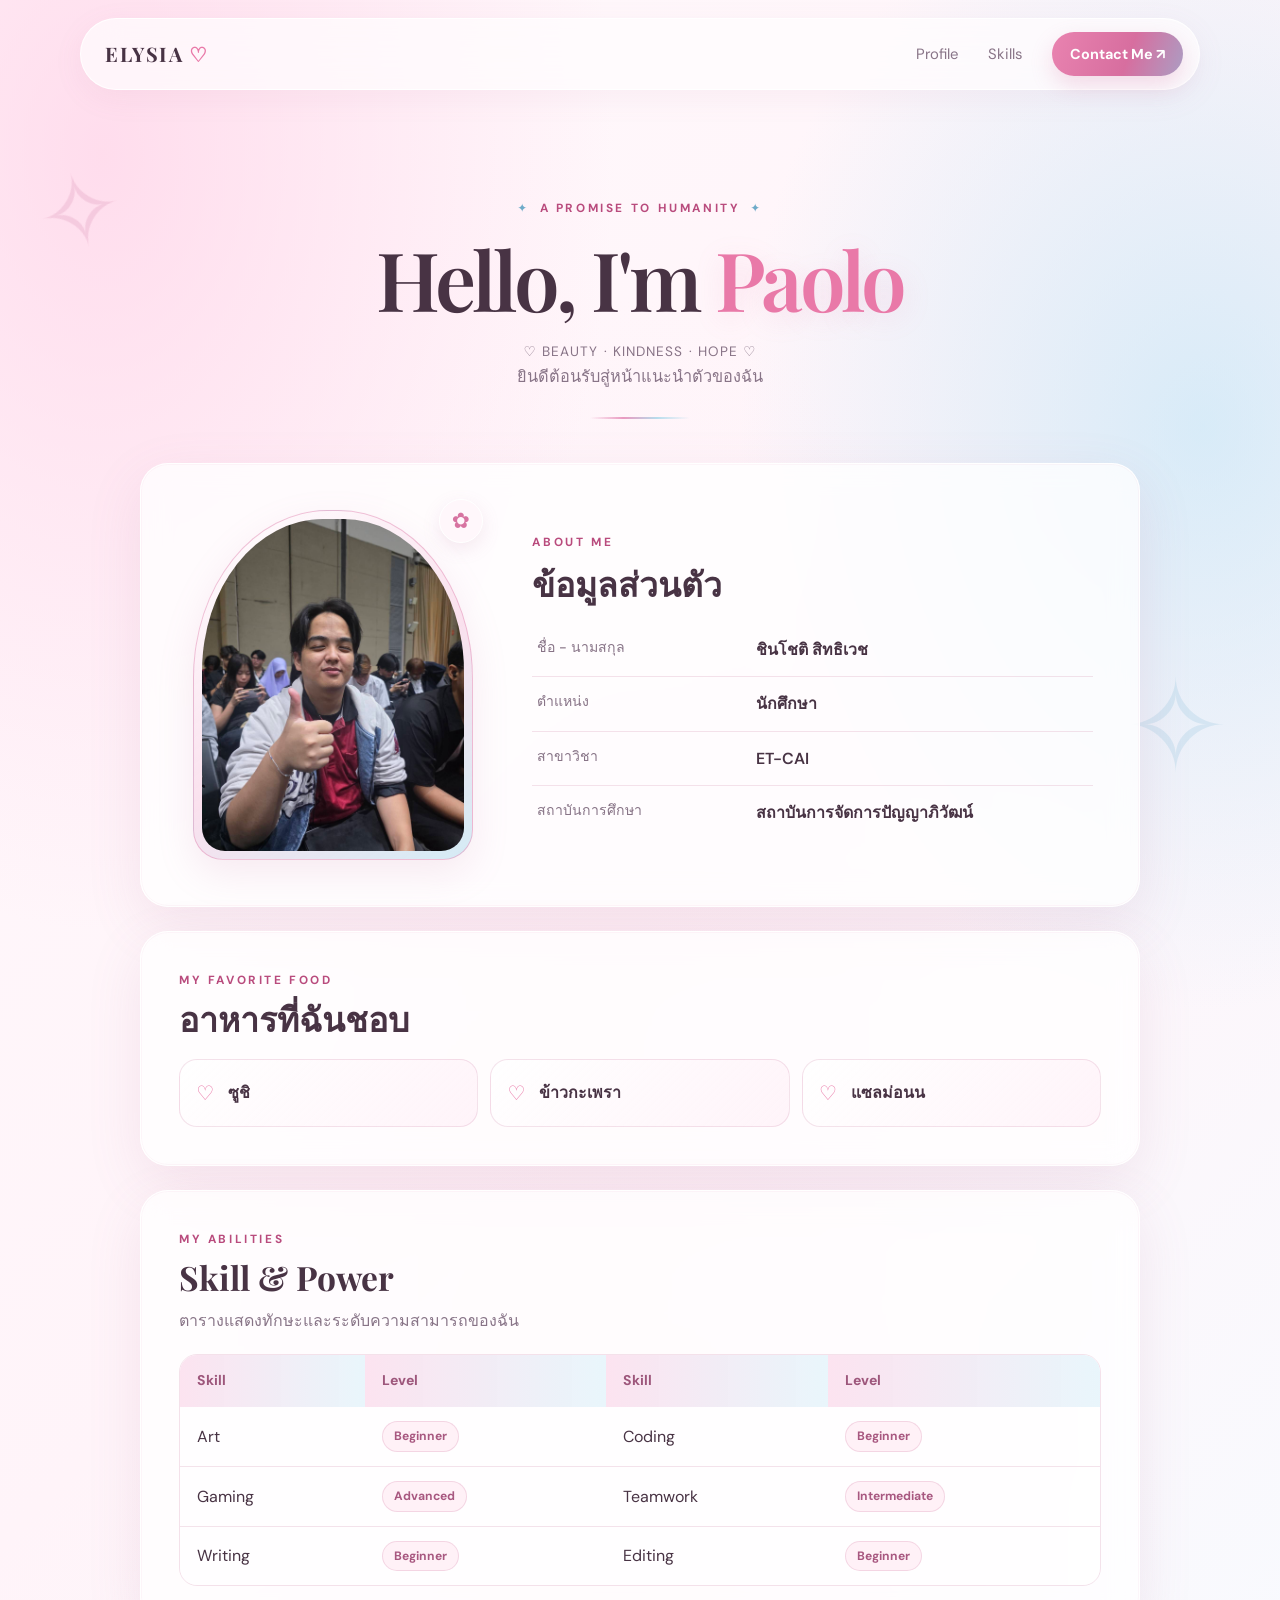
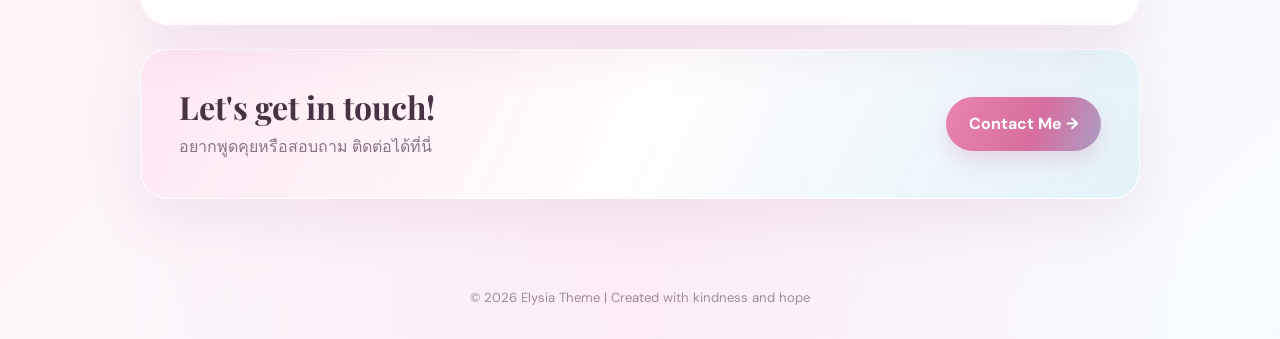
==== index.html @ 3596834e "Add files via upload" ====
<!DOCTYPE html>
<html lang="th">
<head>
    <meta charset="UTF-8">
    <meta name="viewport" content="width=device-width, initial-scale=1.0">
    <meta name="theme-color" content="#fff4f9">
    <meta name="description" content="A soft, Elysia-inspired personal profile — a promise to humanity.">
    <title>Elysia — A Promise to Humanity | Profile</title>
    <link rel="stylesheet" href="styles.css">
</head>
<body>
    <header class="navbar">
        <a href="index.html" class="logo">ELYSIA<span>♡</span></a>
        <nav>
            <a href="#profile">Profile</a>
            <a href="#skills">Skills</a>
            <a href="Contact.html" class="nav-button">Contact Me ↗</a>
        </nav>
    </header>

    <main class="container">
        <section class="hero" id="profile">
            <p class="eyebrow">A PROMISE TO HUMANITY</p>
            <h1>Hello, I'm <span>Paolo</span></h1>
            <p class="intro" style="margin-top: 8px; font-size: .85rem; letter-spacing: .08em;">♡ BEAUTY · KINDNESS · HOPE ♡</p>
            <p class="intro">ยินดีต้อนรับสู่หน้าแนะนำตัวของฉัน</p>
        </section>

        <section class="profile-card">
            <div class="profile-photo">
                <!-- เปลี่ยน profile.jpg เป็นชื่อไฟล์รูปของตัวเอง -->
                <img src="prof.jpg" alt="รูปโปรไฟล์ของฉัน">
            </div>

            <div class="profile-info">
                <p class="eyebrow">ABOUT ME</p>
                <h2>ข้อมูลส่วนตัว</h2>

                <table class="info-table">
                    <tr>
                        <th>ชื่อ - นามสกุล</th>
                        <td>ชินโชติ สิทธิเวช</td>
                    </tr>
                    <tr>
                        <th>ตำแหน่ง</th>
                        <td>นักศึกษา</td>
                    </tr>
                    <tr>
                        <th>สาขาวิชา</th>
                        <td>ET-CAI</td>
                    </tr>
                    <tr>
                        <th>สถาบันการศึกษา</th>
                        <td>สถาบันการจัดการปัญญาภิวัฒน์</td>
                    </tr>
                </table>
            </div>
        </section>

        <section class="content-card">
            <p class="eyebrow">MY FAVORITE FOOD</p>
            <h2>อาหารที่ฉันชอบ </h2>
            <ol class="food-list">
                <li>ซูชิ</li>
                <li>ข้าวกะเพรา</li>
                <li>แซลม่อนน</li>
            </ol>
        </section>

        <section class="content-card" id="skills">
            <p class="eyebrow">MY ABILITIES</p>
            <h2>Skill & Power </h2>
            <p class="section-description">
                ตารางแสดงทักษะและระดับความสามารถของฉัน
            </p>

            <div class="table-wrapper">
                <table class="skill-table">
                    <thead>
                        <tr>
                            <th>Skill</th>
                            <th>Level</th>
                            <th>Skill</th>
                            <th>Level</th>
                        </tr>
                    </thead>
                    <tbody>
                        <tr>
                            <td>Art</td>
                            <td><span class="level">Beginner</span></td>
                            <td>Coding</td>
                            <td><span class="level">Beginner</span></td>
                        </tr>
                        <tr>
                            <td>Gaming</td>
                            <td><span class="level">Advanced</span></td>
                            <td>Teamwork</td>
                            <td><span class="level">Intermediate</span></td>
                        </tr>
                        <tr>
                            <td>Writing</td>
                            <td><span class="level">Beginner</span></td>
                            <td>Editing</td>
                            <td><span class="level">Beginner</span></td>
                        </tr>
                    </tbody>
                </table>
            </div>
        </section>

        <section class="contact-banner">
            <div>
                <h2>Let's get in touch!</h2>
                <p>อยากพูดคุยหรือสอบถาม ติดต่อได้ที่นี่</p>
            </div>
            <a href="Contact.html" class="primary-button">Contact Me →</a>
        </section>
    </main>

    <footer>
        <p>© 2026 Elysia Theme | Created with kindness and hope</p>
    </footer>
</body>
</html>
---- styles.css ----
/* Elysia-inspired theme — soft rose, pearl, and crystal blue */
@import url('https://fonts.googleapis.com/css2?family=DM+Sans:wght@400;500;600;700&family=Playfair+Display:wght@500;600;700&display=swap');

:root {
    color-scheme: light;
    --rose: #e979a8;
    --rose-deep: #b94b7d;
    --rose-soft: #fbe3ee;
    --pink-glass: rgba(255, 255, 255, 0.78);
    --pearl: #fffafc;
    --ink: #483344;
    --muted: #887487;
    --blue: #b9dff1;
    --blue-deep: #6eabc9;
    --line: rgba(211, 143, 177, 0.25);
    --shadow: 0 18px 55px rgba(166, 101, 138, 0.12);
    --radius-lg: 28px;
    --radius-md: 18px;
}

* { box-sizing: border-box; }
html { scroll-behavior: smooth; }
body {
    margin: 0;
    min-height: 100vh;
    color: var(--ink);
    font-family: 'DM Sans', 'Noto Sans Thai', system-ui, -apple-system, sans-serif;
    line-height: 1.7;
    background:
        radial-gradient(ellipse at 8% 8%, rgba(255, 210, 231, .72), transparent 32rem),
        radial-gradient(ellipse at 94% 22%, rgba(195, 230, 247, .65), transparent 29rem),
        radial-gradient(ellipse at 50% 100%, rgba(255, 226, 240, .5), transparent 34rem),
        linear-gradient(135deg, #fff9fc 0%, #fff4f9 48%, #f7fbff 100%);
    overflow-x: hidden;
}

body::before, body::after {
    position: fixed;
    z-index: -1;
    pointer-events: none;
    content: '✧';
    color: rgba(211, 126, 169, .22);
    font-family: Georgia, serif;
    line-height: 1;
}
body::before { top: 18%; left: 3%; font-size: clamp(3rem, 8vw, 7rem); transform: rotate(-14deg); }
body::after { right: 4%; bottom: 12%; font-size: clamp(4rem, 10vw, 9rem); color: rgba(125, 183, 213, .2); }

a { color: inherit; text-decoration: none; }
button, input, textarea { font: inherit; }

.navbar {
    position: sticky;
    top: 0;
    z-index: 10;
    display: flex;
    align-items: center;
    justify-content: space-between;
    gap: 24px;
    width: min(1120px, calc(100% - 40px));
    margin: 18px auto 0;
    padding: 13px 16px 13px 24px;
    border: 1px solid rgba(255, 255, 255, .9);
    border-radius: 999px;
    background: rgba(255, 252, 254, .74);
    box-shadow: 0 8px 30px rgba(173, 117, 149, .08);
    backdrop-filter: blur(18px);
}
.logo {
    font-family: 'Playfair Display', Georgia, serif;
    font-size: 1.25rem;
    font-weight: 700;
    letter-spacing: .08em;
    white-space: nowrap;
}
.logo span { color: var(--rose); margin-left: 5px; }
.navbar nav { display: flex; align-items: center; gap: clamp(12px, 2.6vw, 30px); }
.navbar nav a:not(.nav-button) {
    color: var(--muted);
    font-size: .93rem;
    transition: color .2s ease;
}
.navbar nav a:not(.nav-button):hover { color: var(--rose-deep); }
.nav-button, .primary-button {
    display: inline-flex;
    align-items: center;
    justify-content: center;
    gap: 8px;
    border: 0;
    border-radius: 999px;
    color: white;
    font-weight: 700;
    background: linear-gradient(110deg, #e983b0 0%, #d76e9f 58%, #8cbfdd 130%);
    box-shadow: 0 9px 22px rgba(212, 112, 159, .24);
    transition: transform .2s ease, box-shadow .2s ease, filter .2s ease;
}
.nav-button { padding: 10px 18px; font-size: .9rem; }
.primary-button { padding: 13px 23px; cursor: pointer; }
.nav-button:hover, .primary-button:hover { transform: translateY(-2px); box-shadow: 0 13px 27px rgba(212, 112, 159, .3); filter: saturate(1.08); }

.container { width: min(1000px, calc(100% - 40px)); margin: 0 auto; }
.hero, .contact-heading { position: relative; text-align: center; }
.hero { padding: clamp(62px, 9vw, 108px) 0 44px; }
.eyebrow {
    margin: 0 0 11px;
    color: var(--rose-deep);
    font-size: .74rem;
    font-weight: 700;
    letter-spacing: .22em;
    text-transform: uppercase;
}
.hero .eyebrow::before, .contact-heading .eyebrow::before { content: '✦'; padding-right: 10px; color: var(--blue-deep); }
.hero .eyebrow::after, .contact-heading .eyebrow::after { content: '✦'; padding-left: 10px; color: var(--blue-deep); }
h1, h2 { margin-top: 0; line-height: 1.2; }
h1, h2, .content-card h2, .profile-info h2, .contact-card h2 {
    font-family: 'Playfair Display', Georgia, 'Noto Serif Thai', serif;
}
.hero h1, .contact-heading h1 {
    margin-bottom: 12px;
    font-size: clamp(2.7rem, 7.3vw, 5.1rem);
    font-weight: 600;
    letter-spacing: -.045em;
}
.hero h1 span, .contact-heading h1 span {
    color: var(--rose);
    text-shadow: 0 6px 28px rgba(230, 121, 168, .18);
}
.intro, .contact-heading > p:not(.eyebrow) { margin: 0; color: var(--muted); font-size: 1.02rem; }
.hero::after {
    display: block;
    width: 100px;
    height: 2px;
    margin: 27px auto 0;
    content: '';
    border-radius: 9px;
    background: linear-gradient(90deg, transparent, #e99ac0, #b7dcec, transparent);
}

.profile-card, .content-card, .contact-card {
    border: 1px solid rgba(255, 255, 255, .94);
    border-radius: var(--radius-lg);
    background: var(--pink-glass);
    box-shadow: var(--shadow), inset 0 0 0 1px rgba(231, 181, 204, .11);
    backdrop-filter: blur(14px);
}
.profile-card {
    display: grid;
    grid-template-columns: minmax(210px, .78fr) 1.5fr;
    align-items: center;
    gap: clamp(24px, 5vw, 54px);
    padding: clamp(24px, 4vw, 46px);
}
.profile-photo {
    position: relative;
    width: min(100%, 280px);
    aspect-ratio: 4 / 5;
    justify-self: center;
    padding: 8px;
    border: 1px solid rgba(226, 144, 182, .52);
    border-radius: 48% 48% 30px 30px;
    background: linear-gradient(145deg, rgba(255,255,255,.95), rgba(249,220,235,.86) 55%, rgba(198,229,242,.75));
    box-shadow: 0 14px 36px rgba(198, 130, 165, .15);
}
.profile-photo::before {
    position: absolute;
    top: -12px;
    right: -11px;
    z-index: 1;
    display: grid;
    width: 42px;
    height: 42px;
    place-items: center;
    content: '✿';
    color: #d774a1;
    border: 1px solid white;
    border-radius: 50%;
    background: #fff7fb;
    box-shadow: 0 6px 18px rgba(190, 115, 153, .15);
    font-size: 1.35rem;
}
.profile-photo img {
    display: block;
    width: 100%;
    height: 100%;
    object-fit: cover;
    border-radius: 46% 46% 23px 23px;
    background: linear-gradient(145deg, #f8ddeb, #d7edf7);
}
.profile-info h2, .content-card h2 { margin-bottom: 20px; font-size: clamp(1.65rem, 3.8vw, 2.1rem); }
.info-table { width: 100%; border-collapse: collapse; }
.info-table tr + tr { border-top: 1px solid var(--line); }
.info-table th, .info-table td { padding: 13px 5px; text-align: left; vertical-align: top; }
.info-table th { width: 39%; color: var(--muted); font-size: .88rem; font-weight: 500; }
.info-table td { font-weight: 600; }

.content-card { margin-top: 24px; padding: clamp(24px, 4vw, 38px); }
.content-card > .eyebrow { margin-bottom: 8px; }
.food-list { display: grid; grid-template-columns: repeat(3, 1fr); gap: 12px; margin: 0; padding: 0; list-style: none; counter-reset: food; }
.food-list li {
    position: relative;
    display: flex;
    align-items: center;
    min-height: 68px;
    padding: 16px 17px 16px 48px;
    border: 1px solid var(--line);
    border-radius: var(--radius-md);
    background: linear-gradient(135deg, rgba(255,255,255,.88), rgba(255,239,247,.7));
    font-weight: 600;
    counter-increment: food;
}
.food-list li::before {
    position: absolute;
    left: 16px;
    color: var(--rose);
    content: '♡';
    font-size: 1.25rem;
}
.section-description { margin-top: -10px; margin-bottom: 20px; color: var(--muted); }
.table-wrapper { overflow-x: auto; border: 1px solid var(--line); border-radius: 18px; }
.skill-table { width: 100%; border-collapse: collapse; background: rgba(255,255,255,.56); }
.skill-table th { color: #9d567b; background: linear-gradient(90deg, rgba(251,222,237,.85), rgba(224,242,250,.72)); font-size: .88rem; font-weight: 700; }
.skill-table th, .skill-table td { padding: 14px 17px; text-align: left; }
.skill-table tbody tr + tr { border-top: 1px solid var(--line); }
.skill-table tbody tr { transition: background .2s ease; }
.skill-table tbody tr:hover { background: rgba(255, 236, 246, .65); }
.level { display: inline-block; padding: 4px 11px; border: 1px solid rgba(216, 141, 177, .28); border-radius: 999px; color: #a85880; background: #fff1f7; font-size: .76rem; font-weight: 700; white-space: nowrap; }

.contact-banner {
    display: flex;
    align-items: center;
    justify-content: space-between;
    gap: 24px;
    margin: 24px 0 64px;
    padding: clamp(25px, 4vw, 38px);
    border: 1px solid rgba(255,255,255,.92);
    border-radius: var(--radius-lg);
    background: linear-gradient(115deg, rgba(255,230,242,.9), rgba(255,255,255,.84) 50%, rgba(223,242,250,.9));
    box-shadow: var(--shadow);
}
.contact-banner h2 { margin-bottom: 6px; font-size: clamp(1.5rem, 3.5vw, 2rem); }
.contact-banner p { margin: 0; color: var(--muted); }

.contact-layout { display: grid; grid-template-columns: .85fr 1.15fr; align-items: start; gap: clamp(28px, 5vw, 64px); padding-top: clamp(60px, 9vw, 105px); padding-bottom: 70px; }
.contact-heading { position: sticky; top: 120px; padding-top: 35px; text-align: left; }
.contact-heading .eyebrow::before { padding-left: 0; }
.contact-heading .eyebrow::after { content: ''; padding: 0; }
.contact-heading h1 { font-size: clamp(2.7rem, 5vw, 4.2rem); }
.contact-heading > p:not(.eyebrow) { max-width: 360px; }
.back-link { display: inline-flex; margin-top: 25px; color: var(--rose-deep); font-weight: 700; transition: transform .2s ease; }
.back-link:hover { transform: translateX(-3px); }
.contact-card { padding: clamp(24px, 4vw, 38px); }
.contact-card h2 { margin-bottom: 9px; font-size: 1.8rem; }
.contact-card .section-description { margin-top: 0; }
.contact-card form { display: grid; gap: 9px; }
.contact-card label { margin-top: 7px; color: #725a70; font-size: .9rem; font-weight: 700; }
.contact-card input, .contact-card textarea {
    width: 100%;
    padding: 13px 15px;
    border: 1px solid rgba(211, 143, 177, .34);
    border-radius: 14px;
    outline: none;
    color: var(--ink);
    background: rgba(255,255,255,.82);
    transition: border-color .2s ease, box-shadow .2s ease, background .2s ease;
}
.contact-card input::placeholder, .contact-card textarea::placeholder { color: #b09eaf; }
.contact-card input:focus, .contact-card textarea:focus { border-color: var(--rose); background: white; box-shadow: 0 0 0 4px rgba(233, 121, 168, .13); }
.contact-card textarea { min-height: 130px; resize: vertical; }
.submit-button { margin-top: 12px; width: 100%; }
.form-note { margin: 18px 0 0; padding-top: 14px; border-top: 1px solid var(--line); color: var(--muted); font-size: .8rem; }

footer { padding: 24px 20px 30px; color: #9d8b9d; text-align: center; font-size: .82rem; }
footer p { margin: 0; }

::selection { color: #743c5d; background: #f9d2e4; }
:focus-visible { outline: 3px solid rgba(110,171,201,.7); outline-offset: 3px; }

@media (max-width: 760px) {
    .navbar { width: calc(100% - 24px); margin-top: 10px; padding: 10px 12px 10px 18px; }
    .navbar nav { gap: 12px; }
    .navbar nav a:not(.nav-button) { font-size: .82rem; }
    .nav-button { padding: 9px 13px; font-size: .8rem; }
    .container { width: calc(100% - 28px); }
    .profile-card { grid-template-columns: 1fr; }
    .profile-photo { width: min(68%, 245px); aspect-ratio: 4 / 4.5; }
    .profile-info h2 { text-align: center; }
    .profile-info > .eyebrow { text-align: center; }
    .food-list { grid-template-columns: 1fr; }
    .food-list li { min-height: 56px; }
    .contact-layout { grid-template-columns: 1fr; gap: 25px; padding-top: 45px; }
    .contact-heading { position: static; padding-top: 0; text-align: center; }
    .contact-heading > p:not(.eyebrow) { margin-inline: auto; }
    .contact-banner { align-items: flex-start; flex-direction: column; margin-bottom: 40px; }
}
@media (max-width: 430px) {
    .logo { font-size: 1rem; }
    .navbar { gap: 8px; }
    .navbar nav { gap: 9px; }
    .navbar nav a:not(.nav-button) { font-size: .75rem; }
    .nav-button { padding: 8px 10px; font-size: .73rem; }
    .info-table th, .info-table td { padding: 11px 4px; font-size: .84rem; }
    .skill-table th, .skill-table td { padding: 12px 10px; font-size: .82rem; }
}
@media (prefers-reduced-motion: reduce) {
    *, *::before, *::after { scroll-behavior: auto !important; transition-duration: .01ms !important; animation-duration: .01ms !important; }
}
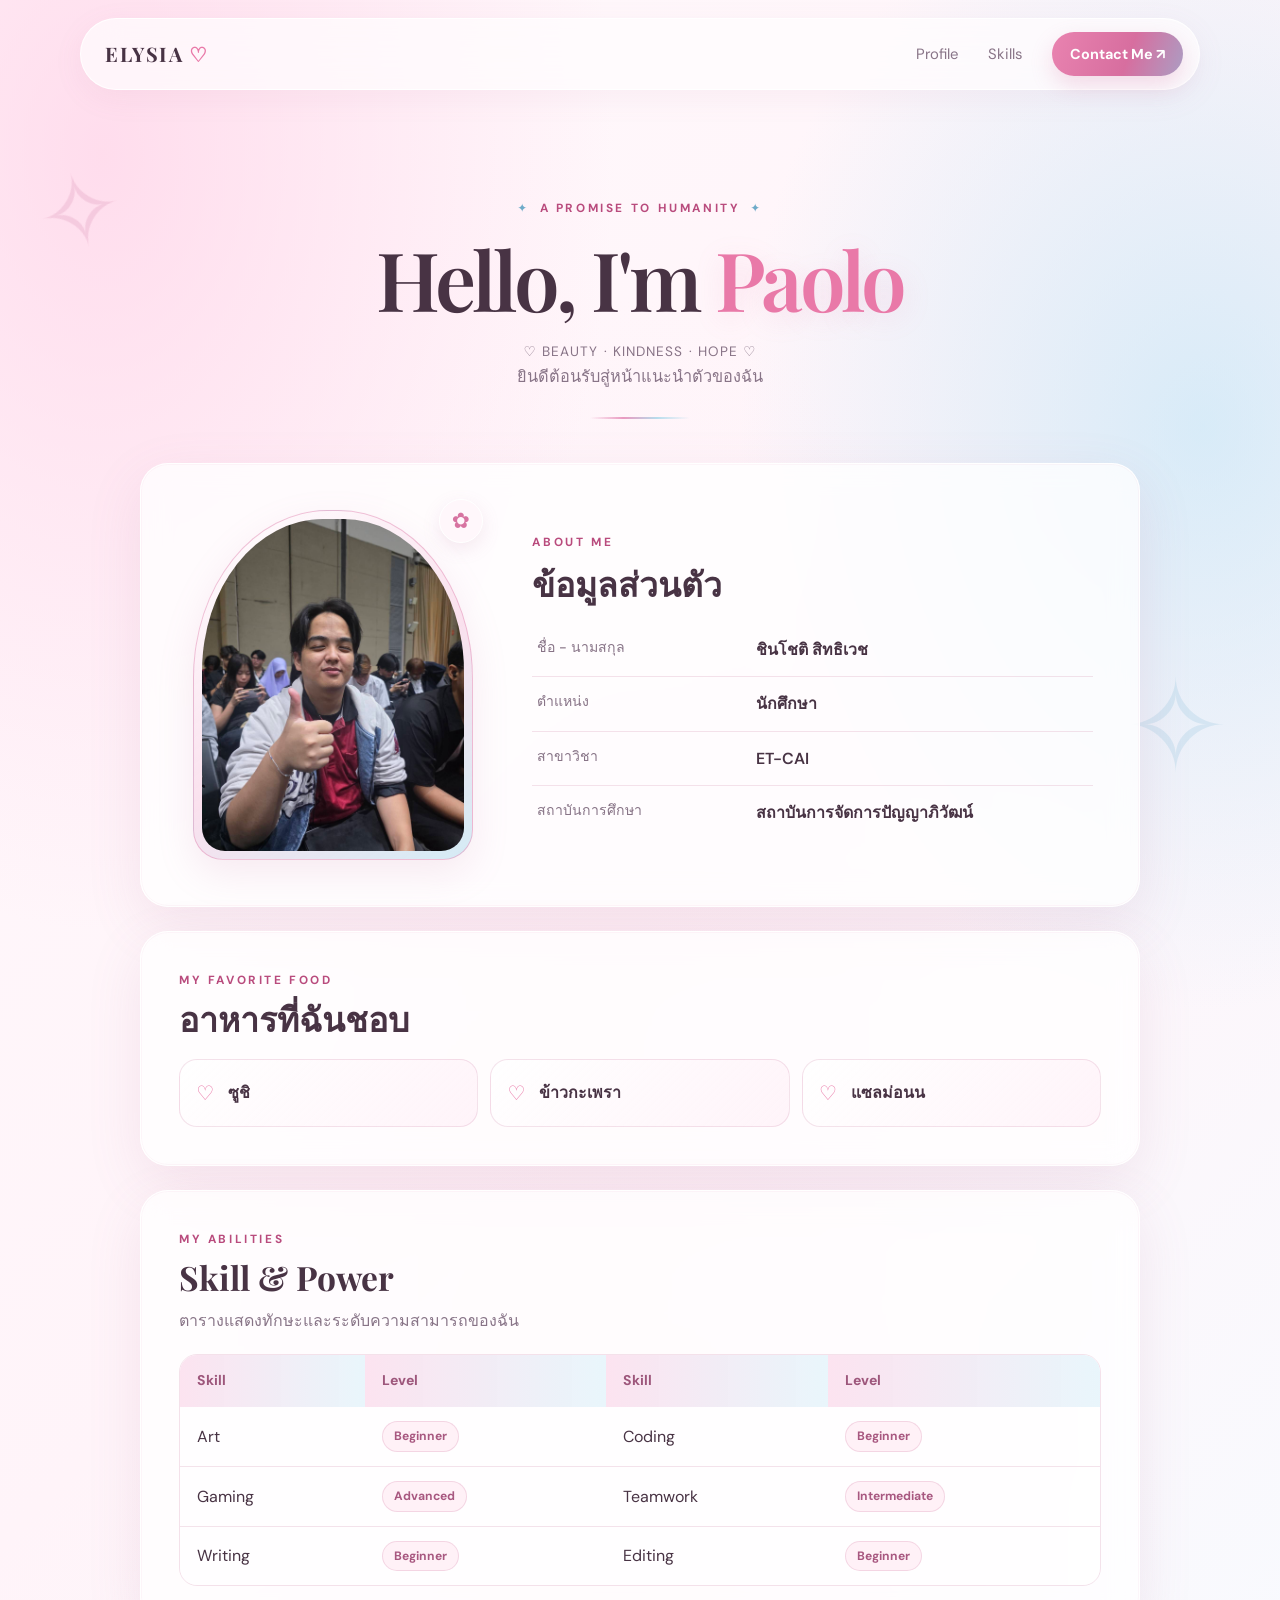
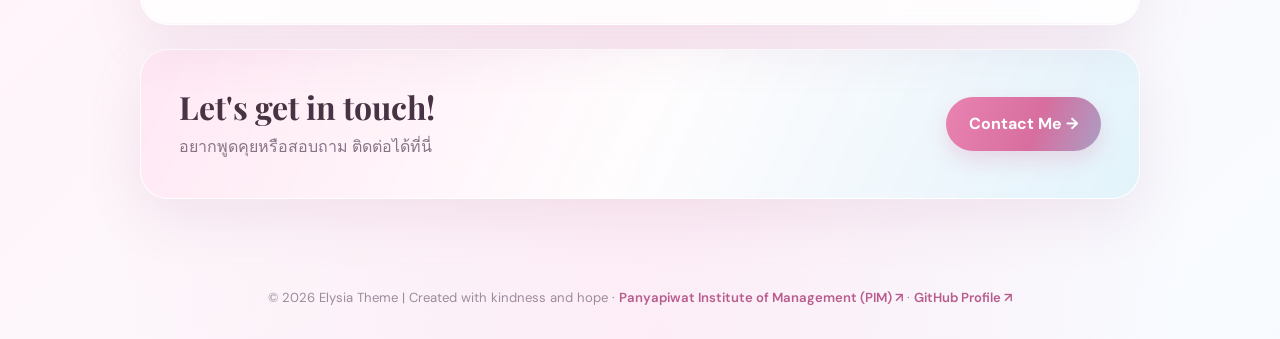
==== commit 0f869c58: "Add files via upload" ====
--- a/index.html
+++ b/index.html
@@ -118,7 +118,7 @@
     </main>
 
     <footer>
-        <p>© 2026 Elysia Theme | Created with kindness and hope</p>
+        <p>© 2026 Elysia Theme | Created with kindness and hope · <a class="footer-link" href="https://www.pim.ac.th" target="_blank" rel="noopener noreferrer">Panyapiwat Institute of Management (PIM) ↗</a> · <a class="footer-link" href="https://github.com/chinachot12-afk" target="_blank" rel="noopener noreferrer">GitHub Profile ↗</a></p>
     </footer>
 </body>
-</html>+</html>
--- a/styles.css
+++ b/styles.css
@@ -271,6 +271,8 @@
 
 footer { padding: 24px 20px 30px; color: #9d8b9d; text-align: center; font-size: .82rem; }
 footer p { margin: 0; }
+.footer-link { color: #b85c8d; text-decoration: none; font-weight: 600; transition: color .2s ease; }
+.footer-link:hover { color: #6eabc9; text-decoration: underline; text-underline-offset: 3px; }
 
 ::selection { color: #743c5d; background: #f9d2e4; }
 :focus-visible { outline: 3px solid rgba(110,171,201,.7); outline-offset: 3px; }
